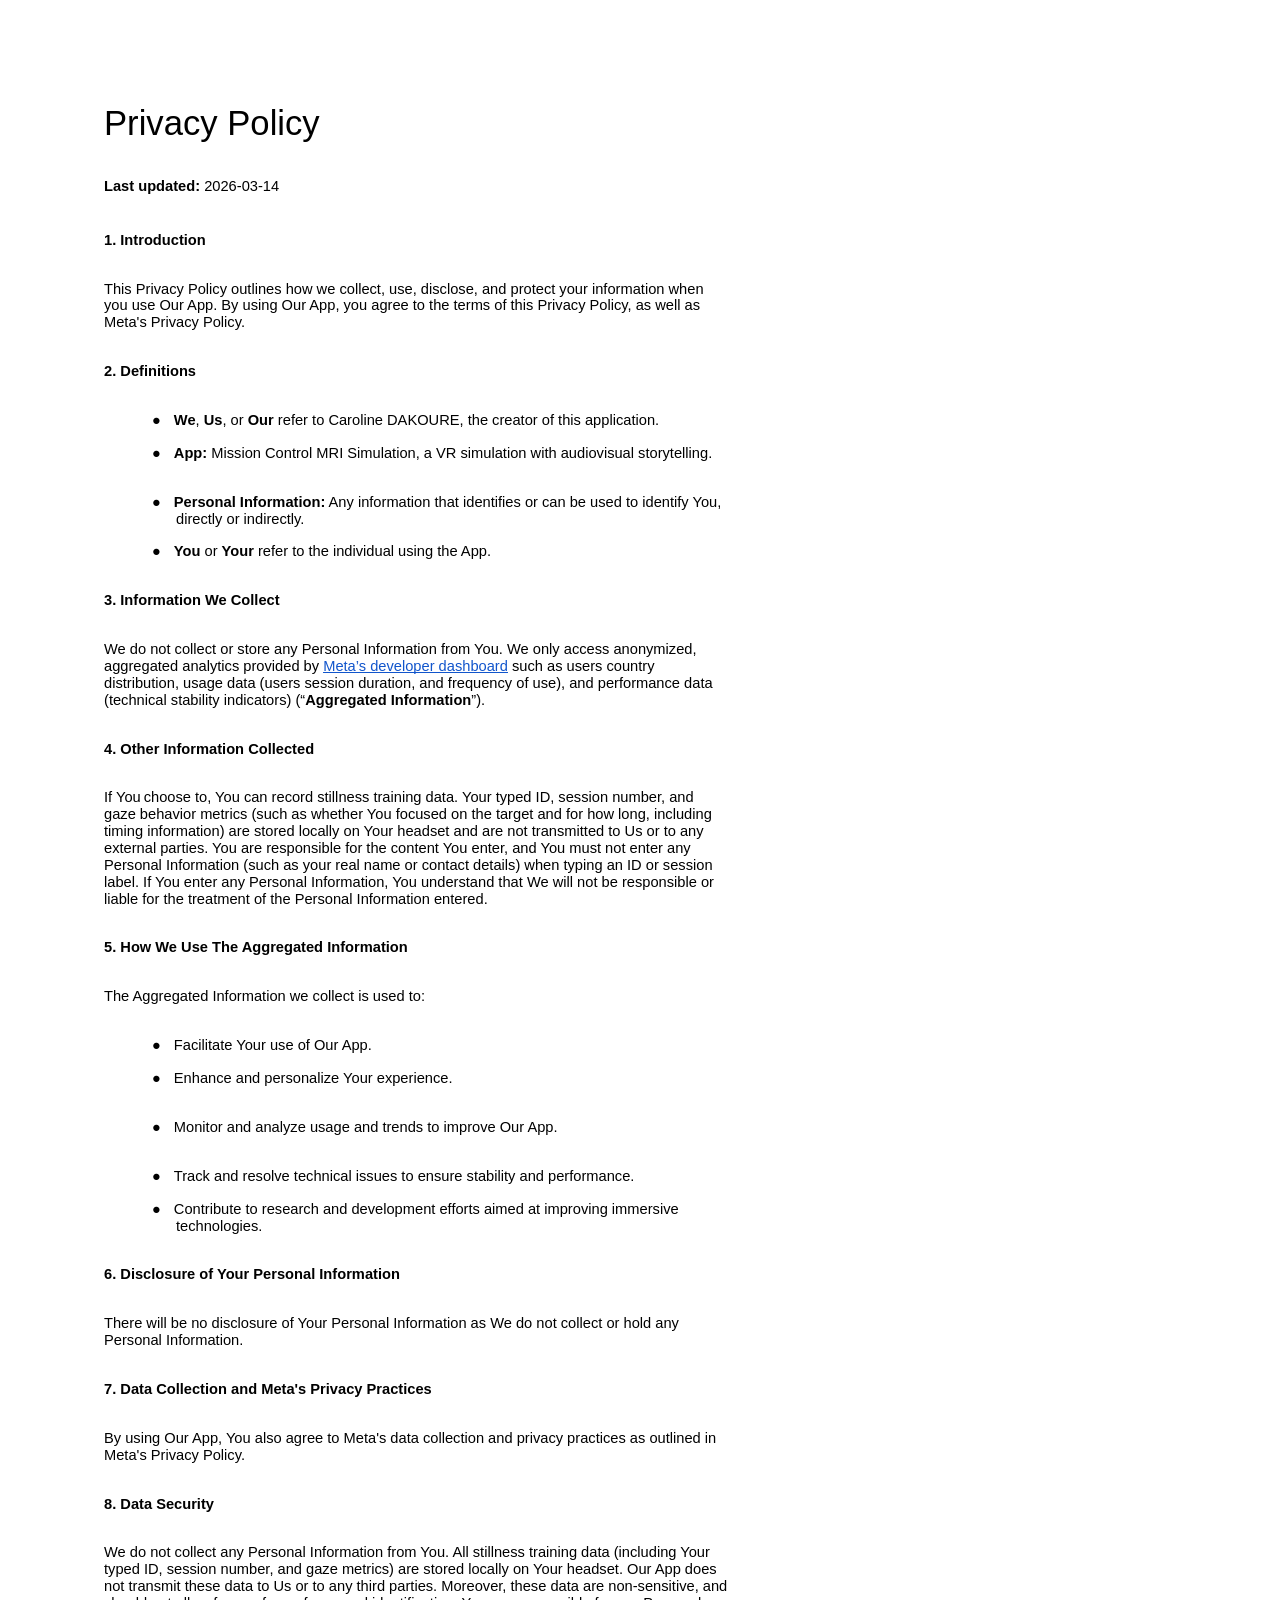
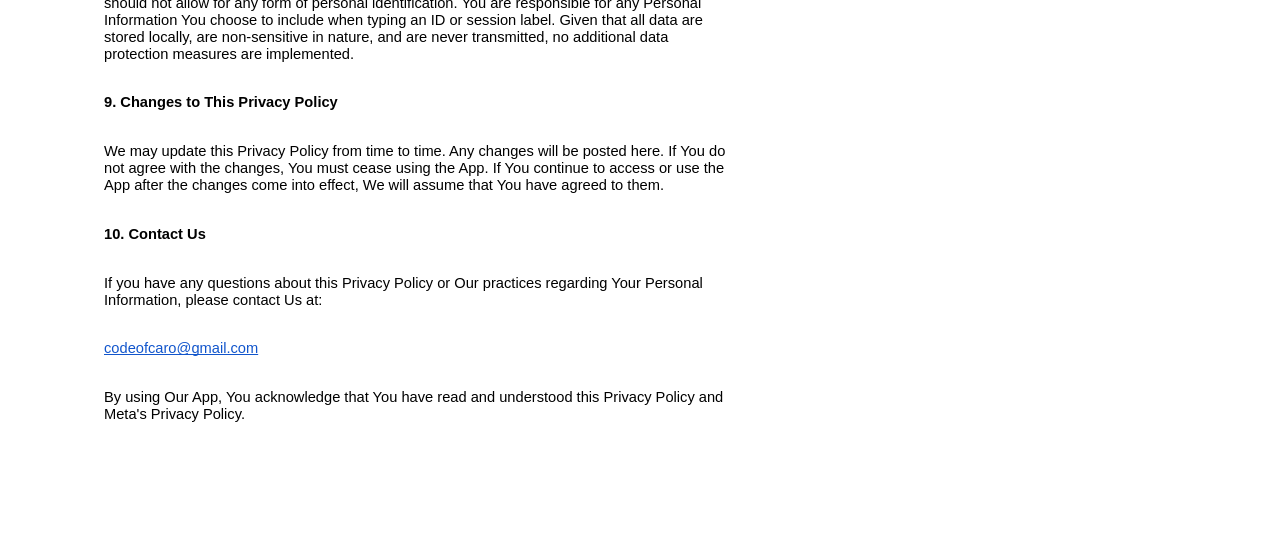
==== privacy-en.html @ 3dbfd25b "first commit" ====
<html><head><meta content="text/html; charset=UTF-8" http-equiv="content-type"><style type="text/css">ol{margin:0;padding:0}table td,table th{padding:0}.c12{background-color:#ffffff;padding-top:0pt;padding-bottom:12pt;line-height:1.1500000000000001;orphans:2;widows:2;text-align:left}.c15{padding-top:0pt;padding-bottom:0pt;line-height:1.1500000000000001;orphans:2;widows:2;text-align:left;height:11pt}.c0{color:#000000;font-weight:400;text-decoration:none;vertical-align:baseline;font-size:11pt;font-family:"Arial";font-style:normal}.c9{padding-top:12pt;padding-bottom:0pt;line-height:1.1500000000000001;orphans:2;widows:2;text-align:left}.c13{padding-top:0pt;padding-bottom:12pt;line-height:1.1500000000000001;orphans:2;widows:2;text-align:left}.c2{padding-top:12pt;padding-bottom:12pt;line-height:1.1500000000000001;orphans:2;widows:2;text-align:left}.c11{color:#000000;font-weight:400;text-decoration:none;vertical-align:baseline;font-family:"Arial";font-style:normal}.c7{color:#000000;text-decoration:none;vertical-align:baseline;font-size:11pt;font-family:"Arial";font-style:normal}.c16{font-weight:400;vertical-align:baseline;font-size:11pt;font-family:"Arial";font-style:normal}.c10{text-decoration-skip-ink:none;-webkit-text-decoration-skip:none;color:#1155cc;text-decoration:underline}.c14{background-color:#ffffff;max-width:468pt;padding:72pt 72pt 72pt 72pt}.c5{color:inherit;text-decoration:inherit}.c6{margin-left:54pt;text-indent:-18pt}.c4{font-size:26pt}.c1{font-size:7pt}.c3{font-weight:700}.c8{font-size:8pt}.title{padding-top:0pt;color:#000000;font-size:26pt;padding-bottom:3pt;font-family:"Arial";line-height:1.1500000000000001;page-break-after:avoid;orphans:2;widows:2;text-align:left}.subtitle{padding-top:0pt;color:#666666;font-size:15pt;padding-bottom:16pt;font-family:"Arial";line-height:1.1500000000000001;page-break-after:avoid;orphans:2;widows:2;text-align:left}li{color:#000000;font-size:11pt;font-family:"Arial"}p{margin:0;color:#000000;font-size:11pt;font-family:"Arial"}h1{padding-top:20pt;color:#000000;font-size:20pt;padding-bottom:6pt;font-family:"Arial";line-height:1.1500000000000001;page-break-after:avoid;orphans:2;widows:2;text-align:left}h2{padding-top:18pt;color:#000000;font-size:16pt;padding-bottom:6pt;font-family:"Arial";line-height:1.1500000000000001;page-break-after:avoid;orphans:2;widows:2;text-align:left}h3{padding-top:16pt;color:#434343;font-size:14pt;padding-bottom:4pt;font-family:"Arial";line-height:1.1500000000000001;page-break-after:avoid;orphans:2;widows:2;text-align:left}h4{padding-top:14pt;color:#666666;font-size:12pt;padding-bottom:4pt;font-family:"Arial";line-height:1.1500000000000001;page-break-after:avoid;orphans:2;widows:2;text-align:left}h5{padding-top:12pt;color:#666666;font-size:11pt;padding-bottom:4pt;font-family:"Arial";line-height:1.1500000000000001;page-break-after:avoid;orphans:2;widows:2;text-align:left}h6{padding-top:12pt;color:#666666;font-size:11pt;padding-bottom:4pt;font-family:"Arial";line-height:1.1500000000000001;page-break-after:avoid;font-style:italic;orphans:2;widows:2;text-align:left}</style></head><body class="c14 doc-content"><p class="c12"><span class="c11 c4">Privacy Policy</span></p><p class="c12"><span class="c3">Last updated:</span><span>&nbsp;2026-03-14</span><span class="c4">&nbsp;</span></p><p class="c2"><span class="c3">1. Introduction</span><span class="c0">&nbsp;</span></p><p class="c2"><span class="c0">This Privacy Policy outlines how we collect, use, disclose, and protect your information when you use Our App. By using Our App, you agree to the terms of this Privacy Policy, as well as Meta&#39;s Privacy Policy.</span></p><p class="c2"><span class="c3">2. Definitions</span></p><p class="c9 c6"><span>&#9679;</span><span class="c1">&nbsp; &nbsp; &nbsp;</span><span class="c3">We</span><span>, </span><span class="c3">Us</span><span>, or </span><span class="c3">Our</span><span>&nbsp;refer </span><span>to</span><span>&nbsp;</span><span class="c0">Caroline DAKOURE, the creator of this application.</span></p><p class="c2 c6"><span>&#9679;</span><span class="c1">&nbsp; &nbsp; &nbsp;</span><span class="c3">App:</span><span class="c0">&nbsp;Mission Control MRI Simulation, a VR simulation with audiovisual storytelling.</span></p><p class="c2 c6"><span>&#9679;</span><span class="c1">&nbsp; &nbsp; &nbsp;</span><span class="c3">Personal Information:</span><span class="c0">&nbsp;Any information that identifies or can be used to identify You, directly or indirectly.</span></p><p class="c13 c6"><span>&#9679;</span><span class="c1">&nbsp; &nbsp; &nbsp;</span><span class="c3">You </span><span>or </span><span class="c3">Your </span><span class="c0">refer to the individual using the App.</span></p><p class="c2"><span class="c3 c7">3. Information We Collect</span></p><p class="c2"><span>We do not collect or store any Personal Information from You. We only access anonymized, aggregated analytics provided by</span><span><a class="c5" href="https://www.google.com/url?q=https://developers.meta.com/horizon/resources/publish-user-engagement/&amp;sa=D&amp;source=editors&amp;ust=1773536540688653&amp;usg=AOvVaw3GhUVZoDJ3AB_i8I2WDrSp">&nbsp;</a></span><span class="c10"><a class="c5" href="https://www.google.com/url?q=https://developers.meta.com/horizon/resources/publish-user-engagement/&amp;sa=D&amp;source=editors&amp;ust=1773536540688832&amp;usg=AOvVaw0GZRZCN3rI3PBlY_lQ-NAD">Meta&rsquo;s developer dashboard</a></span><span>&nbsp;such as users country distribution, usage data (users session duration, and frequency of use), and performance data (technical stability indicators) (&ldquo;</span><span class="c3">Aggregated Information</span><span class="c0">&rdquo;).</span></p><p class="c2"><span class="c7 c3">4. Other Information Collected</span></p><p class="c2"><span>If You</span><span class="c8">&nbsp;</span><span class="c0">choose to, You can record stillness training data. Your typed ID, session number, and gaze behavior metrics (such as whether You focused on the target and for how long, including timing information) are stored locally on Your headset and are not transmitted to Us or to any external parties. You are responsible for the content You enter, and You must not enter any Personal Information (such as your real name or contact details) when typing an ID or session label. If You enter any Personal Information, You understand that We will not be responsible or liable for the treatment of the Personal Information entered.</span></p><p class="c2"><span class="c7 c3">5. How We Use The Aggregated Information</span></p><p class="c2"><span class="c0">The Aggregated Information we collect is used to:</span></p><p class="c6 c9"><span>&#9679;</span><span class="c1">&nbsp; &nbsp; &nbsp;</span><span class="c0">Facilitate Your use of Our App.</span></p><p class="c2 c6"><span>&#9679;</span><span class="c1">&nbsp; &nbsp; &nbsp;</span><span class="c0">Enhance and personalize Your experience.</span></p><p class="c2 c6"><span>&#9679;</span><span class="c1">&nbsp; &nbsp; &nbsp;</span><span class="c0">Monitor and analyze usage and trends to improve Our App.</span></p><p class="c2 c6"><span>&#9679;</span><span class="c1">&nbsp; &nbsp; &nbsp;</span><span class="c0">Track and resolve technical issues to ensure stability and performance.</span></p><p class="c6 c13"><span>&#9679;</span><span class="c1">&nbsp; &nbsp; &nbsp;</span><span class="c0">Contribute to research and development efforts aimed at improving immersive technologies.</span></p><p class="c2"><span class="c7 c3">6. Disclosure of Your Personal Information</span></p><p class="c2"><span class="c0">There will be no disclosure of Your Personal Information as We do not collect or hold any Personal Information.</span></p><p class="c2"><span class="c7 c3">7. Data Collection and Meta&#39;s Privacy Practices</span></p><p class="c2"><span class="c0">By using Our App, You also agree to Meta&#39;s data collection and privacy practices as outlined in Meta&#39;s Privacy Policy.</span></p><p class="c2"><span class="c7 c3">8. Data Security</span></p><p class="c2"><span class="c0">We do not collect any Personal Information from You. All stillness training data (including Your typed ID, session number, and gaze metrics) are stored locally on Your headset. Our App does not transmit these data to Us or to any third parties. Moreover, these data are non-sensitive, and should not allow for any form of personal identification. You are responsible for any Personal Information You choose to include when typing an ID or session label. Given that all data are stored locally, are non-sensitive in nature, and are never transmitted, no additional data protection measures are implemented.</span></p><p class="c2"><span class="c7 c3">9. Changes to This Privacy Policy</span></p><p class="c2"><span class="c0">We may update this Privacy Policy from time to time. Any changes will be posted here. If You do not agree with the changes, You must cease using the App. If You continue to access or use the App after the changes come into effect, We will assume that You have agreed to them.</span></p><p class="c2"><span class="c7 c3">10. Contact Us</span></p><p class="c2"><span class="c0">If you have any questions about this Privacy Policy or Our practices regarding Your Personal Information, please contact Us at:</span></p><p class="c2"><span class="c10 c16">codeofcaro@gmail.com</span></p><p class="c2"><span>By using Our App, You acknowledge that You have read and understood this Privacy Policy and Meta&#39;s Privacy Policy.</span></p><p class="c15"><span class="c0"></span></p></body></html>
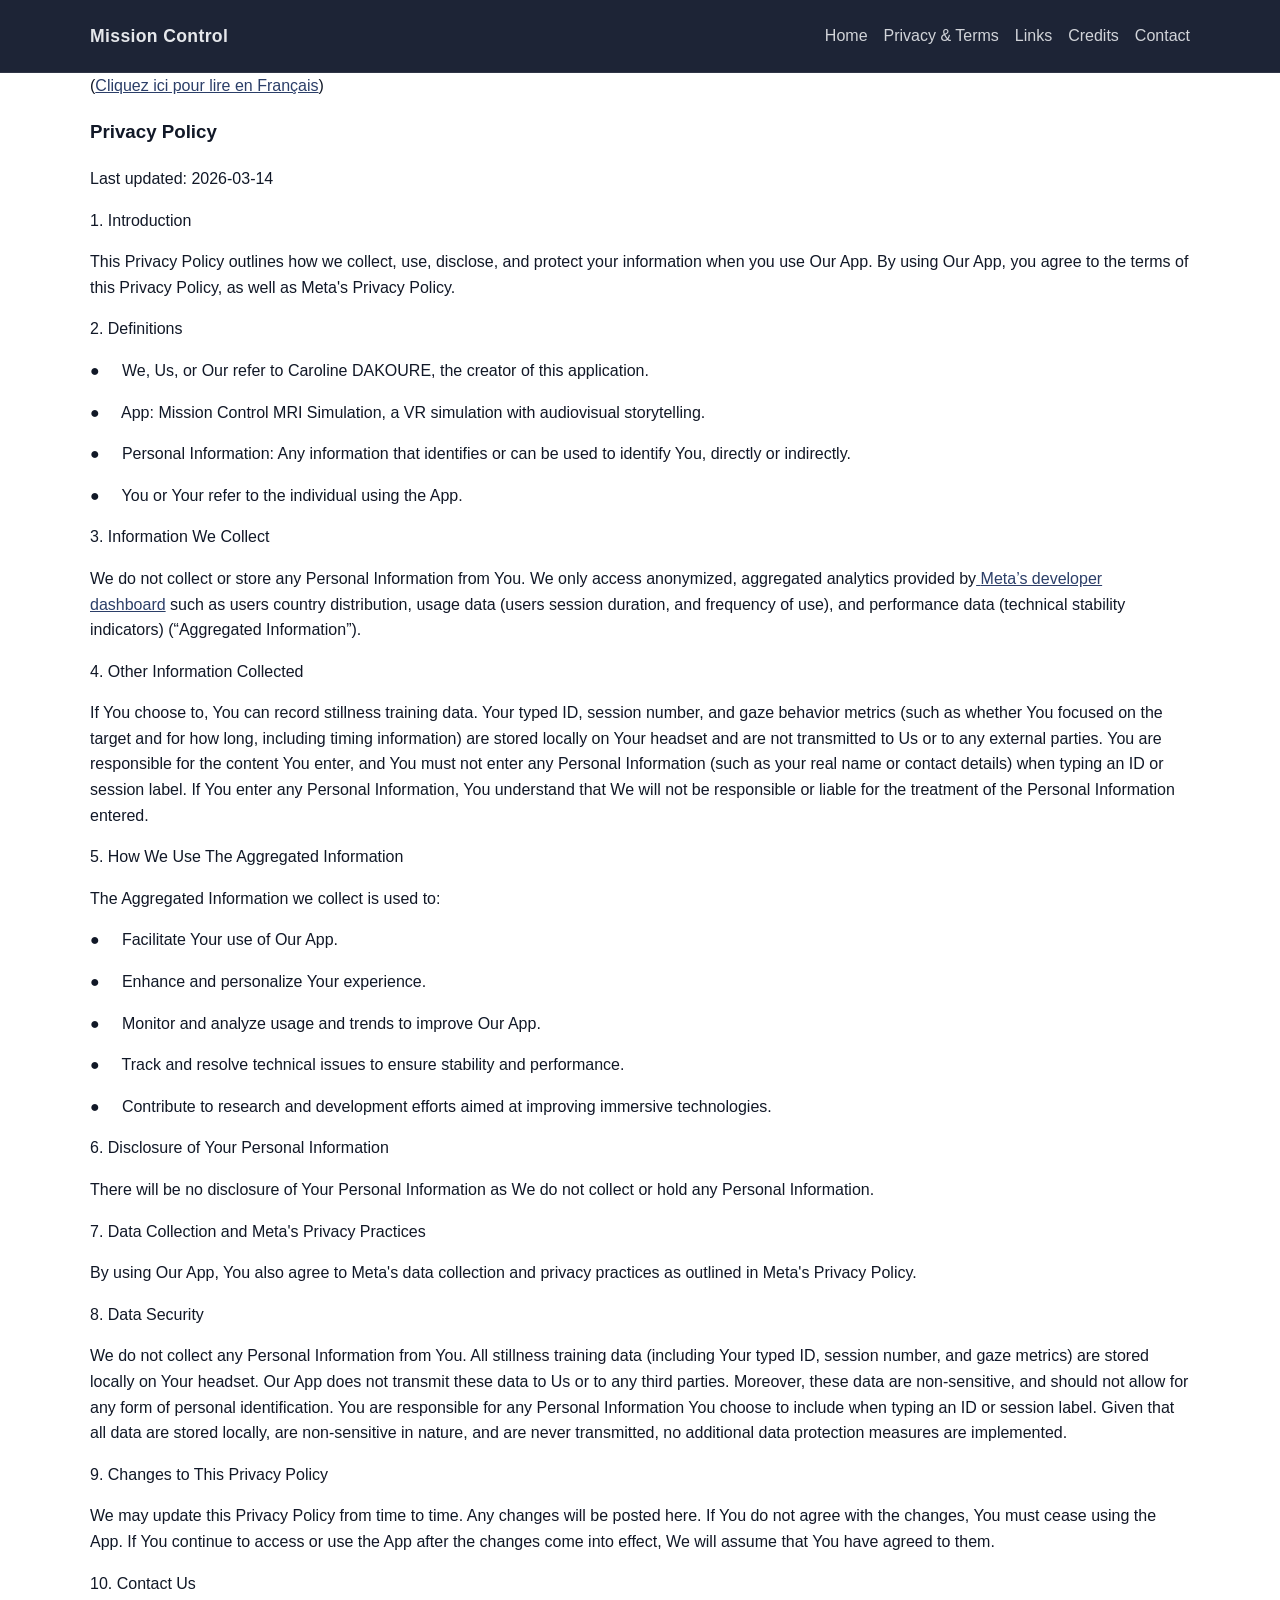
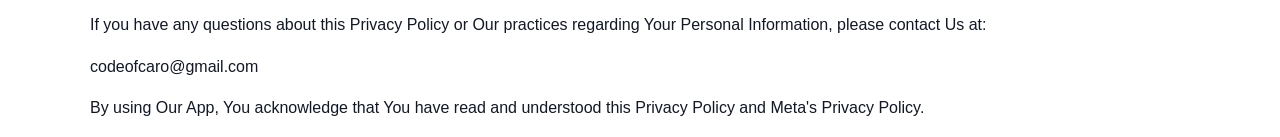
==== commit 0df45aa6: "update PP&TOS, added menus" ====
--- a/privacy-en.html
+++ b/privacy-en.html
@@ -1 +1,37 @@
-<html><head><meta content="text/html; charset=UTF-8" http-equiv="content-type"><style type="text/css">ol{margin:0;padding:0}table td,table th{padding:0}.c12{background-color:#ffffff;padding-top:0pt;padding-bottom:12pt;line-height:1.1500000000000001;orphans:2;widows:2;text-align:left}.c15{padding-top:0pt;padding-bottom:0pt;line-height:1.1500000000000001;orphans:2;widows:2;text-align:left;height:11pt}.c0{color:#000000;font-weight:400;text-decoration:none;vertical-align:baseline;font-size:11pt;font-family:"Arial";font-style:normal}.c9{padding-top:12pt;padding-bottom:0pt;line-height:1.1500000000000001;orphans:2;widows:2;text-align:left}.c13{padding-top:0pt;padding-bottom:12pt;line-height:1.1500000000000001;orphans:2;widows:2;text-align:left}.c2{padding-top:12pt;padding-bottom:12pt;line-height:1.1500000000000001;orphans:2;widows:2;text-align:left}.c11{color:#000000;font-weight:400;text-decoration:none;vertical-align:baseline;font-family:"Arial";font-style:normal}.c7{color:#000000;text-decoration:none;vertical-align:baseline;font-size:11pt;font-family:"Arial";font-style:normal}.c16{font-weight:400;vertical-align:baseline;font-size:11pt;font-family:"Arial";font-style:normal}.c10{text-decoration-skip-ink:none;-webkit-text-decoration-skip:none;color:#1155cc;text-decoration:underline}.c14{background-color:#ffffff;max-width:468pt;padding:72pt 72pt 72pt 72pt}.c5{color:inherit;text-decoration:inherit}.c6{margin-left:54pt;text-indent:-18pt}.c4{font-size:26pt}.c1{font-size:7pt}.c3{font-weight:700}.c8{font-size:8pt}.title{padding-top:0pt;color:#000000;font-size:26pt;padding-bottom:3pt;font-family:"Arial";line-height:1.1500000000000001;page-break-after:avoid;orphans:2;widows:2;text-align:left}.subtitle{padding-top:0pt;color:#666666;font-size:15pt;padding-bottom:16pt;font-family:"Arial";line-height:1.1500000000000001;page-break-after:avoid;orphans:2;widows:2;text-align:left}li{color:#000000;font-size:11pt;font-family:"Arial"}p{margin:0;color:#000000;font-size:11pt;font-family:"Arial"}h1{padding-top:20pt;color:#000000;font-size:20pt;padding-bottom:6pt;font-family:"Arial";line-height:1.1500000000000001;page-break-after:avoid;orphans:2;widows:2;text-align:left}h2{padding-top:18pt;color:#000000;font-size:16pt;padding-bottom:6pt;font-family:"Arial";line-height:1.1500000000000001;page-break-after:avoid;orphans:2;widows:2;text-align:left}h3{padding-top:16pt;color:#434343;font-size:14pt;padding-bottom:4pt;font-family:"Arial";line-height:1.1500000000000001;page-break-after:avoid;orphans:2;widows:2;text-align:left}h4{padding-top:14pt;color:#666666;font-size:12pt;padding-bottom:4pt;font-family:"Arial";line-height:1.1500000000000001;page-break-after:avoid;orphans:2;widows:2;text-align:left}h5{padding-top:12pt;color:#666666;font-size:11pt;padding-bottom:4pt;font-family:"Arial";line-height:1.1500000000000001;page-break-after:avoid;orphans:2;widows:2;text-align:left}h6{padding-top:12pt;color:#666666;font-size:11pt;padding-bottom:4pt;font-family:"Arial";line-height:1.1500000000000001;page-break-after:avoid;font-style:italic;orphans:2;widows:2;text-align:left}</style></head><body class="c14 doc-content"><p class="c12"><span class="c11 c4">Privacy Policy</span></p><p class="c12"><span class="c3">Last updated:</span><span>&nbsp;2026-03-14</span><span class="c4">&nbsp;</span></p><p class="c2"><span class="c3">1. Introduction</span><span class="c0">&nbsp;</span></p><p class="c2"><span class="c0">This Privacy Policy outlines how we collect, use, disclose, and protect your information when you use Our App. By using Our App, you agree to the terms of this Privacy Policy, as well as Meta&#39;s Privacy Policy.</span></p><p class="c2"><span class="c3">2. Definitions</span></p><p class="c9 c6"><span>&#9679;</span><span class="c1">&nbsp; &nbsp; &nbsp;</span><span class="c3">We</span><span>, </span><span class="c3">Us</span><span>, or </span><span class="c3">Our</span><span>&nbsp;refer </span><span>to</span><span>&nbsp;</span><span class="c0">Caroline DAKOURE, the creator of this application.</span></p><p class="c2 c6"><span>&#9679;</span><span class="c1">&nbsp; &nbsp; &nbsp;</span><span class="c3">App:</span><span class="c0">&nbsp;Mission Control MRI Simulation, a VR simulation with audiovisual storytelling.</span></p><p class="c2 c6"><span>&#9679;</span><span class="c1">&nbsp; &nbsp; &nbsp;</span><span class="c3">Personal Information:</span><span class="c0">&nbsp;Any information that identifies or can be used to identify You, directly or indirectly.</span></p><p class="c13 c6"><span>&#9679;</span><span class="c1">&nbsp; &nbsp; &nbsp;</span><span class="c3">You </span><span>or </span><span class="c3">Your </span><span class="c0">refer to the individual using the App.</span></p><p class="c2"><span class="c3 c7">3. Information We Collect</span></p><p class="c2"><span>We do not collect or store any Personal Information from You. We only access anonymized, aggregated analytics provided by</span><span><a class="c5" href="https://www.google.com/url?q=https://developers.meta.com/horizon/resources/publish-user-engagement/&amp;sa=D&amp;source=editors&amp;ust=1773536540688653&amp;usg=AOvVaw3GhUVZoDJ3AB_i8I2WDrSp">&nbsp;</a></span><span class="c10"><a class="c5" href="https://www.google.com/url?q=https://developers.meta.com/horizon/resources/publish-user-engagement/&amp;sa=D&amp;source=editors&amp;ust=1773536540688832&amp;usg=AOvVaw0GZRZCN3rI3PBlY_lQ-NAD">Meta&rsquo;s developer dashboard</a></span><span>&nbsp;such as users country distribution, usage data (users session duration, and frequency of use), and performance data (technical stability indicators) (&ldquo;</span><span class="c3">Aggregated Information</span><span class="c0">&rdquo;).</span></p><p class="c2"><span class="c7 c3">4. Other Information Collected</span></p><p class="c2"><span>If You</span><span class="c8">&nbsp;</span><span class="c0">choose to, You can record stillness training data. Your typed ID, session number, and gaze behavior metrics (such as whether You focused on the target and for how long, including timing information) are stored locally on Your headset and are not transmitted to Us or to any external parties. You are responsible for the content You enter, and You must not enter any Personal Information (such as your real name or contact details) when typing an ID or session label. If You enter any Personal Information, You understand that We will not be responsible or liable for the treatment of the Personal Information entered.</span></p><p class="c2"><span class="c7 c3">5. How We Use The Aggregated Information</span></p><p class="c2"><span class="c0">The Aggregated Information we collect is used to:</span></p><p class="c6 c9"><span>&#9679;</span><span class="c1">&nbsp; &nbsp; &nbsp;</span><span class="c0">Facilitate Your use of Our App.</span></p><p class="c2 c6"><span>&#9679;</span><span class="c1">&nbsp; &nbsp; &nbsp;</span><span class="c0">Enhance and personalize Your experience.</span></p><p class="c2 c6"><span>&#9679;</span><span class="c1">&nbsp; &nbsp; &nbsp;</span><span class="c0">Monitor and analyze usage and trends to improve Our App.</span></p><p class="c2 c6"><span>&#9679;</span><span class="c1">&nbsp; &nbsp; &nbsp;</span><span class="c0">Track and resolve technical issues to ensure stability and performance.</span></p><p class="c6 c13"><span>&#9679;</span><span class="c1">&nbsp; &nbsp; &nbsp;</span><span class="c0">Contribute to research and development efforts aimed at improving immersive technologies.</span></p><p class="c2"><span class="c7 c3">6. Disclosure of Your Personal Information</span></p><p class="c2"><span class="c0">There will be no disclosure of Your Personal Information as We do not collect or hold any Personal Information.</span></p><p class="c2"><span class="c7 c3">7. Data Collection and Meta&#39;s Privacy Practices</span></p><p class="c2"><span class="c0">By using Our App, You also agree to Meta&#39;s data collection and privacy practices as outlined in Meta&#39;s Privacy Policy.</span></p><p class="c2"><span class="c7 c3">8. Data Security</span></p><p class="c2"><span class="c0">We do not collect any Personal Information from You. All stillness training data (including Your typed ID, session number, and gaze metrics) are stored locally on Your headset. Our App does not transmit these data to Us or to any third parties. Moreover, these data are non-sensitive, and should not allow for any form of personal identification. You are responsible for any Personal Information You choose to include when typing an ID or session label. Given that all data are stored locally, are non-sensitive in nature, and are never transmitted, no additional data protection measures are implemented.</span></p><p class="c2"><span class="c7 c3">9. Changes to This Privacy Policy</span></p><p class="c2"><span class="c0">We may update this Privacy Policy from time to time. Any changes will be posted here. If You do not agree with the changes, You must cease using the App. If You continue to access or use the App after the changes come into effect, We will assume that You have agreed to them.</span></p><p class="c2"><span class="c7 c3">10. Contact Us</span></p><p class="c2"><span class="c0">If you have any questions about this Privacy Policy or Our practices regarding Your Personal Information, please contact Us at:</span></p><p class="c2"><span class="c10 c16">codeofcaro@gmail.com</span></p><p class="c2"><span>By using Our App, You acknowledge that You have read and understood this Privacy Policy and Meta&#39;s Privacy Policy.</span></p><p class="c15"><span class="c0"></span></p></body></html>+<!DOCTYPE html>
+<html lang="en">
+<head>
+  <meta charset="UTF-8" />
+  <meta name="viewport" content="width=device-width, initial-scale=1.0" />
+  <meta name="referrer" content="strict-origin-when-cross-origin" />
+  <title>Mission Control MRI Simulation - Information</title>
+  <meta
+    name="description"
+    content="Official page for the Mission Control VR MRI simulation app, including an overview, privacy policy, terms of service, and disclaimers."
+  />
+  <link rel="stylesheet" href="assets/css/style.css" />
+</head>
+<body>
+  <header class="site-header">
+    <div class="container nav">
+      <a class="brand" href="#top">Mission Control</a>
+      <nav class="nav-links" aria-label="Main navigation">
+        <a href="#top">Home</a>
+        <a href="#pp-tos">Privacy & Terms</a>
+        <a href="#links">Links</a>
+        <a href="#credits">Credits</a>
+        <a href="#contact">Contact</a>
+      </nav>
+    </div>
+  </header>
+    <main id="top">
+    <section class="">
+      <div class="container">
+         (<a href="privacy-fr.html">Cliquez ici pour lire en Français</a>)
+        <p class="c12"><span class="c11 c4"><h3>Privacy Policy</h3></span></p>
+        <p class="c12"><span class="c3">Last updated:</span><span>&nbsp;2026-03-14</span><span class="c4">&nbsp;</span></p><p class="c2"><span class="c3">1. Introduction</span><span class="c0">&nbsp;</span></p><p class="c2"><span class="c0">This Privacy Policy outlines how we collect, use, disclose, and protect your information when you use Our App. By using Our App, you agree to the terms of this Privacy Policy, as well as Meta&#39;s Privacy Policy.</span></p><p class="c2"><span class="c3">2. Definitions</span></p><p class="c9 c6"><span>&#9679;</span><span class="c1">&nbsp; &nbsp; &nbsp;</span><span class="c3">We</span><span>, </span><span class="c3">Us</span><span>, or </span><span class="c3">Our</span><span>&nbsp;refer </span><span>to</span><span>&nbsp;</span><span class="c0">Caroline DAKOURE, the creator of this application.</span></p><p class="c2 c6"><span>&#9679;</span><span class="c1">&nbsp; &nbsp; &nbsp;</span><span class="c3">App:</span><span class="c0">&nbsp;Mission Control MRI Simulation, a VR simulation with audiovisual storytelling.</span></p><p class="c2 c6"><span>&#9679;</span><span class="c1">&nbsp; &nbsp; &nbsp;</span><span class="c3">Personal Information:</span><span class="c0">&nbsp;Any information that identifies or can be used to identify You, directly or indirectly.</span></p><p class="c13 c6"><span>&#9679;</span><span class="c1">&nbsp; &nbsp; &nbsp;</span><span class="c3">You </span><span>or </span><span class="c3">Your </span><span class="c0">refer to the individual using the App.</span></p><p class="c2"><span class="c3 c7">3. Information We Collect</span></p><p class="c2"><span>We do not collect or store any Personal Information from You. We only access anonymized, aggregated analytics provided by</span><span><a class="c5" href="https://www.google.com/url?q=https://developers.meta.com/horizon/resources/publish-user-engagement/&amp;sa=D&amp;source=editors&amp;ust=1773536540688653&amp;usg=AOvVaw3GhUVZoDJ3AB_i8I2WDrSp">&nbsp;</a></span><span class="c10"><a class="c5" href="https://www.google.com/url?q=https://developers.meta.com/horizon/resources/publish-user-engagement/&amp;sa=D&amp;source=editors&amp;ust=1773536540688832&amp;usg=AOvVaw0GZRZCN3rI3PBlY_lQ-NAD">Meta&rsquo;s developer dashboard</a></span><span>&nbsp;such as users country distribution, usage data (users session duration, and frequency of use), and performance data (technical stability indicators) (&ldquo;</span><span class="c3">Aggregated Information</span><span class="c0">&rdquo;).</span></p><p class="c2"><span class="c7 c3">4. Other Information Collected</span></p><p class="c2"><span>If You</span><span class="c8">&nbsp;</span><span class="c0">choose to, You can record stillness training data. Your typed ID, session number, and gaze behavior metrics (such as whether You focused on the target and for how long, including timing information) are stored locally on Your headset and are not transmitted to Us or to any external parties. You are responsible for the content You enter, and You must not enter any Personal Information (such as your real name or contact details) when typing an ID or session label. If You enter any Personal Information, You understand that We will not be responsible or liable for the treatment of the Personal Information entered.</span></p><p class="c2"><span class="c7 c3">5. How We Use The Aggregated Information</span></p><p class="c2"><span class="c0">The Aggregated Information we collect is used to:</span></p><p class="c6 c9"><span>&#9679;</span><span class="c1">&nbsp; &nbsp; &nbsp;</span><span class="c0">Facilitate Your use of Our App.</span></p><p class="c2 c6"><span>&#9679;</span><span class="c1">&nbsp; &nbsp; &nbsp;</span><span class="c0">Enhance and personalize Your experience.</span></p><p class="c2 c6"><span>&#9679;</span><span class="c1">&nbsp; &nbsp; &nbsp;</span><span class="c0">Monitor and analyze usage and trends to improve Our App.</span></p><p class="c2 c6"><span>&#9679;</span><span class="c1">&nbsp; &nbsp; &nbsp;</span><span class="c0">Track and resolve technical issues to ensure stability and performance.</span></p><p class="c6 c13"><span>&#9679;</span><span class="c1">&nbsp; &nbsp; &nbsp;</span><span class="c0">Contribute to research and development efforts aimed at improving immersive technologies.</span></p><p class="c2"><span class="c7 c3">6. Disclosure of Your Personal Information</span></p><p class="c2"><span class="c0">There will be no disclosure of Your Personal Information as We do not collect or hold any Personal Information.</span></p><p class="c2"><span class="c7 c3">7. Data Collection and Meta&#39;s Privacy Practices</span></p><p class="c2"><span class="c0">By using Our App, You also agree to Meta&#39;s data collection and privacy practices as outlined in Meta&#39;s Privacy Policy.</span></p><p class="c2"><span class="c7 c3">8. Data Security</span></p><p class="c2"><span class="c0">We do not collect any Personal Information from You. All stillness training data (including Your typed ID, session number, and gaze metrics) are stored locally on Your headset. Our App does not transmit these data to Us or to any third parties. Moreover, these data are non-sensitive, and should not allow for any form of personal identification. You are responsible for any Personal Information You choose to include when typing an ID or session label. Given that all data are stored locally, are non-sensitive in nature, and are never transmitted, no additional data protection measures are implemented.</span></p><p class="c2"><span class="c7 c3">9. Changes to This Privacy Policy</span></p><p class="c2"><span class="c0">We may update this Privacy Policy from time to time. Any changes will be posted here. If You do not agree with the changes, You must cease using the App. If You continue to access or use the App after the changes come into effect, We will assume that You have agreed to them.</span></p><p class="c2"><span class="c7 c3">10. Contact Us</span></p><p class="c2"><span class="c0">If you have any questions about this Privacy Policy or Our practices regarding Your Personal Information, please contact Us at:</span></p><p class="c2"><span class="c10 c16">codeofcaro@gmail.com</span></p><p class="c2"><span>By using Our App, You acknowledge that You have read and understood this Privacy Policy and Meta&#39;s Privacy Policy.</span></p><p class="c15"><span class="c0"></span></p></body>
+
+      </div>
+        
+    </section>
+</main>
--- a/assets/css/style.css
+++ b/assets/css/style.css
@@ -0,0 +1,424 @@
+:root {
+  --bg: #0f172a;
+  --bg-soft: #111827;
+  --surface: #ffffff;
+  --surface-soft: #f8fafc;
+  --text: #111827;
+  --text-soft: #475569;
+  --text-on-dark: #e5e7eb;
+  --primary: #2b3e68;
+  --primary-hover: #1d4ed8;
+  --border: #e5e7eb;
+  --shadow: 0 10px 30px rgba(15, 23, 42, 0.08);
+  --radius: 16px;
+  --max-width: 1100px;
+  --narrow-width: 760px;
+}
+
+*,
+*::before,
+*::after {
+  box-sizing: border-box;
+}
+
+html {
+  scroll-behavior: smooth;
+}
+
+body {
+  margin: 0;
+  font-family: Arial, Helvetica, sans-serif;
+  color: var(--text);
+  background: var(--surface);
+  line-height: 1.6;
+}
+
+img {
+  max-width: 100%;
+  display: block;
+}
+
+a {
+  color: var(--primary);
+  text-decoration: none;
+}
+
+section a {
+  text-decoration: underline;
+}
+
+a:hover {
+  text-decoration: underline;
+}
+
+code {
+  background: #e2e8f0;
+  padding: 0.15rem 0.35rem;
+  border-radius: 6px;
+  font-size: 0.95em;
+}
+
+.container {
+  width: min(calc(100% - 2rem), var(--max-width));
+  margin: 0 auto;
+}
+
+.narrow {
+  width: min(100%, var(--narrow-width));
+}
+
+.site-header {
+  position: sticky;
+  top: 0;
+  z-index: 10;
+  background: rgba(15, 23, 42, 0.94);
+  backdrop-filter: blur(8px);
+  border-bottom: 1px solid rgba(255, 255, 255, 0.08);
+}
+
+.nav {
+  display: flex;
+  align-items: center;
+  justify-content: space-between;
+  gap: 1rem;
+  min-height: 72px;
+}
+
+.brand {
+  font-weight: 700;
+  font-size: 1.1rem;
+  color: var(--text-on-dark);
+  letter-spacing: 0.02em;
+}
+
+.brand:hover {
+  text-decoration: none;
+}
+
+.nav-links {
+  display: flex;
+  gap: 1rem;
+  flex-wrap: wrap;
+}
+
+.nav-links a {
+  color: var(--text-on-dark);
+  opacity: 0.9;
+}
+
+.nav-links a[aria-current="page"] {
+  font-weight: 700;
+  opacity: 1;
+}
+
+.hero,
+.page-hero {
+  background:
+    linear-gradient(180deg, #0f172a 0%, #1e293b 100%);
+  color: var(--text-on-dark);
+}
+
+.hero-banner {
+  width: 40%;
+  height: auto;
+  display: block;
+  margin: 0 auto 1.5rem auto;
+  border-radius: 12px;
+}
+
+.hero {
+  padding: 5rem 0 4rem;
+}
+
+.page-hero {
+  padding: 3.5rem 0 2rem;
+}
+
+.hero-content {
+  text-align: center;
+}
+
+.eyebrow {
+  margin: 0 0 0.75rem;
+  font-size: 0.85rem;
+  text-transform: uppercase;
+  letter-spacing: 0.14em;
+  opacity: 0.8;
+}
+
+h1 {
+  margin: 0;
+  font-size: clamp(2.2rem, 5vw, 4rem);
+  line-height: 1.1;
+}
+
+.subtitle {
+  margin: 1rem auto 0;
+  max-width: 720px;
+  font-size: 1.05rem;
+  color: rgba(229, 231, 235, 0.9);
+}
+
+.hero-actions {
+  display: flex;
+  justify-content: center;
+  gap: 0.9rem;
+  flex-wrap: wrap;
+  margin-top: 2rem;
+}
+
+.btn {
+  display: inline-block;
+  padding: 0.85rem 1.2rem;
+  border-radius: 999px;
+  font-weight: 700;
+  transition: 0.2s ease;
+  text-decoration: none;
+}
+
+.btn:hover {
+  text-decoration: none;
+  transform: translateY(-1px);
+}
+
+.btn-primary {
+  background: var(--primary);
+  color: white;
+}
+
+.btn-primary:hover {
+  background: var(--primary-hover);
+}
+
+.btn-secondary {
+  background: rgba(255, 255, 255, 0.12);
+  color: white;
+  border: 1px solid rgba(255, 255, 255, 0.18);
+}
+
+.section {
+  padding: 4rem 0;
+}
+
+.section.alt {
+  background: var(--surface-soft);
+}
+
+.section h2 {
+  margin-top: 0;
+  margin-bottom: 1rem;
+  font-size: 1.8rem;
+  line-height: 1.2;
+}
+
+.section h3 {
+  margin-top: 0;
+  margin-bottom: 0.75rem;
+  font-size: 1.15rem;
+}
+
+.notice {
+  padding: 1rem 1.1rem;
+  border-left: 4px solid var(--primary);
+  background: #eff6ff;
+  border-radius: 10px;
+  margin: 1rem 0 1.5rem;
+}
+
+.placeholder-card,
+.card,
+.legal-card {
+  background: white;
+  border: 1px solid var(--border);
+  border-radius: var(--radius);
+  padding: 1.25rem;
+  box-shadow: var(--shadow);
+}
+
+.cards {
+  display: grid;
+  grid-template-columns: repeat(auto-fit, minmax(260px, 1fr));
+  gap: 1rem;
+}
+
+.text-link {
+  font-weight: 700;
+}
+
+.legal-page {
+  min-height: 70vh;
+}
+
+.legal-card h2 {
+  margin-top: 2rem;
+}
+
+.legal-card h2:first-of-type {
+  margin-top: 1rem;
+}
+
+.site-footer {
+  background: var(--bg-soft);
+  color: var(--text-on-dark);
+  padding: 1.5rem 0;
+}
+
+.footer-content {
+  display: flex;
+  align-items: center;
+  justify-content: space-between;
+  gap: 1rem;
+  flex-wrap: wrap;
+}
+
+.footer-content p {
+  margin: 0;
+}
+
+.footer-links {
+  display: flex;
+  gap: 1rem;
+  flex-wrap: wrap;
+}
+
+.footer-links a {
+  color: var(--text-on-dark);
+}
+
+@media (max-width: 700px) {
+  .nav {
+    align-items: flex-start;
+    flex-direction: column;
+    justify-content: center;
+    padding: 0.8rem 0;
+  }
+
+  .hero {
+    padding: 4rem 0 3rem;
+  }
+
+  .section {
+    padding: 3rem 0;
+  }
+}
+
+.text-button {
+  background: none;
+  border: none;
+  padding: 0;
+  color: var(--primary);
+  font: inherit;
+  font-weight: 700;
+  cursor: pointer;
+}
+
+.text-button:hover {
+  text-decoration: underline;
+}
+
+.document-panel {
+  margin-top: 1.5rem;
+}
+
+.document-card {
+  background: white;
+  border: 1px solid var(--border);
+  border-radius: var(--radius);
+  padding: 1.4rem;
+  box-shadow: var(--shadow);
+}
+
+.document-header {
+  display: flex;
+  align-items: center;
+  justify-content: space-between;
+  gap: 1rem;
+  margin-bottom: 1rem;
+}
+
+.document-header h3 {
+  margin: 0;
+}
+
+.close-button {
+  border: 1px solid var(--border);
+  background: var(--surface-soft);
+  color: var(--text);
+  padding: 0.55rem 0.9rem;
+  border-radius: 999px;
+  font: inherit;
+  font-weight: 700;
+  cursor: pointer;
+}
+
+.close-button:hover {
+  background: #e2e8f0;
+}
+
+.hidden {
+  display: none;
+}
+
+.legal-text {
+  white-space: pre-wrap;
+  line-height: 1.75;
+}
+
+.secondary-link-wrap {
+  margin-top: 0.45rem;
+}
+
+.video-card {
+  background: white;
+  border: 1px solid var(--border);
+  border-radius: var(--radius);
+  padding: 1rem;
+  box-shadow: var(--shadow);
+}
+
+.video-wrapper {
+  position: relative;
+  width: 100%;
+  padding-top: 56.25%; /* 16:9 */
+  overflow: hidden;
+  border-radius: 12px;
+}
+
+.video-wrapper iframe {
+  position: absolute;
+  inset: 0;
+  width: 100%;
+  height: 100%;
+  border: 0;
+}
+
+.credits {
+  margin-top: 2rem;
+  margin-bottom: 2rem;
+}
+
+.credits h2 {
+  margin-bottom: 1rem;
+}
+
+.credits-list {
+  display: grid;
+  gap: 1rem;
+}
+
+.credits-group {
+  padding: 1rem 1.2rem;
+  border: 1px solid #ddd;
+  border-radius: 12px;
+  background: #fafafa;
+}
+
+.credits-group h3 {
+  margin: 0 0 0.4rem 0;
+  font-size: 1rem;
+}
+
+.credits-group p {
+  margin: 0;
+  line-height: 1.6;
+}
